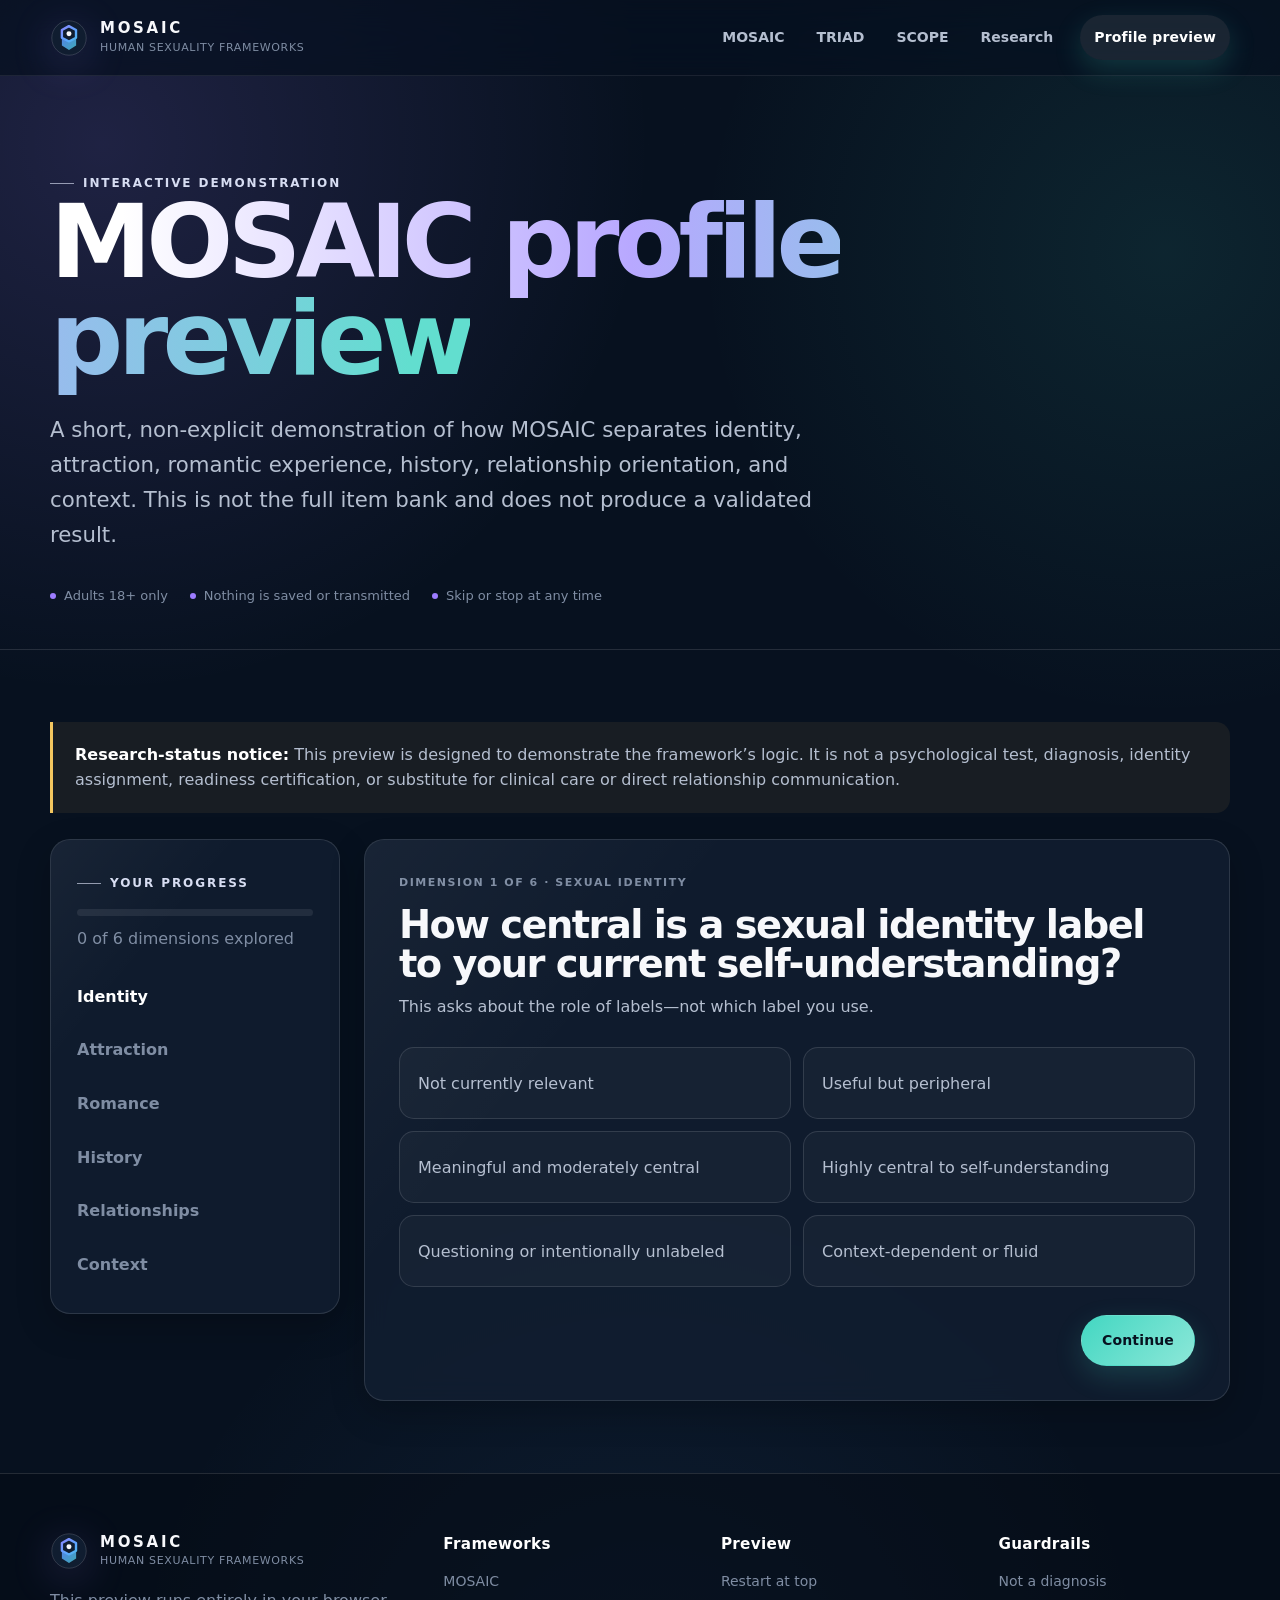
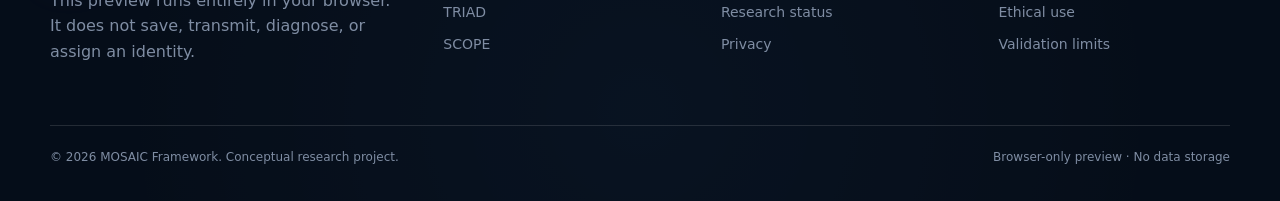
==== assessment/index.html @ 19039ab0 "Initial commit" ====
<!doctype html>
<html lang="en">
<head>
  <meta charset="utf-8">
  <meta name="viewport" content="width=device-width, initial-scale=1">
  <meta name="description" content="A non-diagnostic MOSAIC profile preview demonstrating multidimensional assessment logic.">
  <meta name="theme-color" content="#07111f">
  <title>MOSAIC Profile Preview</title>
  <link rel="icon" href="../favicon.svg" type="image/svg+xml">
  <link rel="stylesheet" href="../assets/css/styles.css">
  <script src="../assets/js/app.js" defer></script>
  <script src="../assets/js/assessment.js" defer></script>
</head>
<body>
  <a class="skip-link" href="#main">Skip to content</a>
  <header class="site-header">
    <div class="container nav-wrap">
      <a class="brand" href="../index.html" aria-label="MOSAIC home"><img class="brand-mark" src="../assets/img/logo.svg" alt=""><span class="brand-copy"><strong>MOSAIC</strong><span>HUMAN SEXUALITY FRAMEWORKS</span></span></a>
      <button class="nav-toggle" aria-expanded="false" aria-controls="site-nav" aria-label="Toggle navigation"><span></span></button>
      <nav class="nav-links" id="site-nav" aria-label="Primary navigation">
        <a href="../index.html">MOSAIC</a><a href="../triad/index.html">TRIAD</a><a href="../scope/index.html">SCOPE</a><a href="../research/index.html">Research</a><a class="btn btn-small btn-primary nav-cta" href="index.html" aria-current="page">Profile preview</a>
      </nav>
    </div>
  </header>

  <main id="main">
    <section class="page-hero assessment-hero">
      <div class="container">
        <span class="eyebrow">Interactive demonstration</span>
        <h1><span class="text-gradient">MOSAIC profile preview</span></h1>
        <p class="lede">A short, non-explicit demonstration of how MOSAIC separates identity, attraction, romantic experience, history, relationship orientation, and context. This is not the full item bank and does not produce a validated result.</p>
        <div class="hero-meta"><span>Adults 18+ only</span><span>Nothing is saved or transmitted</span><span>Skip or stop at any time</span></div>
      </div>
    </section>

    <section class="section section-tight">
      <div class="container">
        <div class="guardrail reveal" style="margin-bottom:26px"><strong>Research-status notice:</strong> This preview is designed to demonstrate the framework’s logic. It is not a psychological test, diagnosis, identity assignment, readiness certification, or substitute for clinical care or direct relationship communication.</div>
        <div class="assessment-layout">
          <aside class="card assessment-sidebar reveal">
            <span class="eyebrow">Your progress</span>
            <div class="progress-track" aria-hidden="true"><div class="progress-fill"></div></div>
            <p class="faint" data-progress-text>0 of 6 dimensions explored</p>
            <nav class="assessment-nav" aria-label="Preview sections">
              <button type="button">Identity</button><button type="button">Attraction</button><button type="button">Romance</button><button type="button">History</button><button type="button">Relationships</button><button type="button">Context</button>
            </nav>
          </aside>

          <div class="stack">
            <section class="question-panel active" data-key="identity">
              <div class="card question-card">
                <div class="question-number">Dimension 1 of 6 · Sexual identity</div>
                <h2>How central is a sexual identity label to your current self-understanding?</h2>
                <p class="question-help">This asks about the role of labels—not which label you use.</p>
                <div class="option-grid">
                  <div class="option"><input type="radio" name="identity" id="identity-1" value="Not currently relevant"><label for="identity-1">Not currently relevant</label></div>
                  <div class="option"><input type="radio" name="identity" id="identity-2" value="Useful but peripheral"><label for="identity-2">Useful but peripheral</label></div>
                  <div class="option"><input type="radio" name="identity" id="identity-3" value="Meaningful and moderately central"><label for="identity-3">Meaningful and moderately central</label></div>
                  <div class="option"><input type="radio" name="identity" id="identity-4" value="Highly central to self-understanding"><label for="identity-4">Highly central to self-understanding</label></div>
                  <div class="option"><input type="radio" name="identity" id="identity-5" value="Questioning or intentionally unlabeled"><label for="identity-5">Questioning or intentionally unlabeled</label></div>
                  <div class="option"><input type="radio" name="identity" id="identity-6" value="Context-dependent or fluid"><label for="identity-6">Context-dependent or fluid</label></div>
                </div>
                <div class="question-actions"><span></span><button class="btn btn-primary" type="button" data-next>Continue</button></div>
              </div>
            </section>

            <section class="question-panel" data-key="attraction">
              <div class="card question-card">
                <div class="question-number">Dimension 2 of 6 · Sexual attraction</div>
                <h2>Which description best fits how your sexual attraction tends to operate?</h2>
                <p class="question-help">A full assessment would ask separately about direction, intensity, frequency, person-specific patterns, and change over time.</p>
                <div class="option-grid">
                  <div class="option"><input type="radio" name="attraction" id="attraction-1" value="Generally stable across time"><label for="attraction-1">Generally stable across time</label></div>
                  <div class="option"><input type="radio" name="attraction" id="attraction-2" value="Meaningfully fluid across time or context"><label for="attraction-2">Meaningfully fluid across time or context</label></div>
                  <div class="option"><input type="radio" name="attraction" id="attraction-3" value="Strongly person-specific"><label for="attraction-3">Strongly person-specific</label></div>
                  <div class="option"><input type="radio" name="attraction" id="attraction-4" value="Usually develops only under particular conditions"><label for="attraction-4">Usually develops only under particular conditions</label></div>
                  <div class="option"><input type="radio" name="attraction" id="attraction-5" value="Low, rare, or absent"><label for="attraction-5">Low, rare, or absent</label></div>
                  <div class="option"><input type="radio" name="attraction" id="attraction-6" value="Uncertain or difficult to classify"><label for="attraction-6">Uncertain or difficult to classify</label></div>
                </div>
                <div class="question-actions"><button class="btn btn-secondary" type="button" data-prev>Back</button><button class="btn btn-primary" type="button" data-next>Continue</button></div>
              </div>
            </section>

            <section class="question-panel" data-key="romance">
              <div class="card question-card">
                <div class="question-number">Dimension 3 of 6 · Romantic attraction</div>
                <h2>How does romantic attraction relate to sexual attraction in your experience?</h2>
                <p class="question-help">MOSAIC measures these as separate domains rather than presuming they match.</p>
                <div class="option-grid">
                  <div class="option"><input type="radio" name="romance" id="romance-1" value="They usually align closely"><label for="romance-1">They usually align closely</label></div>
                  <div class="option"><input type="radio" name="romance" id="romance-2" value="They align sometimes but not consistently"><label for="romance-2">They align sometimes but not consistently</label></div>
                  <div class="option"><input type="radio" name="romance" id="romance-3" value="They often operate independently"><label for="romance-3">They often operate independently</label></div>
                  <div class="option"><input type="radio" name="romance" id="romance-4" value="Romantic attraction is more central"><label for="romance-4">Romantic attraction is more central</label></div>
                  <div class="option"><input type="radio" name="romance" id="romance-5" value="Sexual attraction is more central"><label for="romance-5">Sexual attraction is more central</label></div>
                  <div class="option"><input type="radio" name="romance" id="romance-6" value="Romantic attraction is low, rare, absent, or uncertain"><label for="romance-6">Romantic attraction is low, rare, absent, or uncertain</label></div>
                </div>
                <div class="question-actions"><button class="btn btn-secondary" type="button" data-prev>Back</button><button class="btn btn-primary" type="button" data-next>Continue</button></div>
              </div>
            </section>

            <section class="question-panel" data-key="history">
              <div class="card question-card">
                <div class="question-number">Dimension 4 of 6 · Lifetime history</div>
                <h2>How closely does your past sexual or romantic history represent your current experience?</h2>
                <p class="question-help">History can inform the present without defining it.</p>
                <div class="option-grid">
                  <div class="option"><input type="radio" name="history" id="history-1" value="Very closely"><label for="history-1">Very closely</label></div>
                  <div class="option"><input type="radio" name="history" id="history-2" value="Mostly, with some meaningful change"><label for="history-2">Mostly, with some meaningful change</label></div>
                  <div class="option"><input type="radio" name="history" id="history-3" value="Only partially"><label for="history-3">Only partially</label></div>
                  <div class="option"><input type="radio" name="history" id="history-4" value="Poorly; my current experience is substantially different"><label for="history-4">Poorly; my current experience is substantially different</label></div>
                  <div class="option"><input type="radio" name="history" id="history-5" value="I have limited relevant history"><label for="history-5">I have limited relevant history</label></div>
                  <div class="option"><input type="radio" name="history" id="history-6" value="I prefer not to compare them"><label for="history-6">I prefer not to compare them</label></div>
                </div>
                <div class="question-actions"><button class="btn btn-secondary" type="button" data-prev>Back</button><button class="btn btn-primary" type="button" data-next>Continue</button></div>
              </div>
            </section>

            <section class="question-panel" data-key="structure">
              <div class="card question-card">
                <div class="question-number">Dimension 5 of 6 · Relationship orientation</div>
                <h2>Which statement best reflects how you think about preferred relationship structure?</h2>
                <p class="question-help">Preference, current agreement, current behavior, and capacity would be measured separately in a full SCOPE module.</p>
                <div class="option-grid">
                  <div class="option"><input type="radio" name="structure" id="structure-1" value="I prefer sexual and romantic exclusivity"><label for="structure-1">I prefer sexual and romantic exclusivity</label></div>
                  <div class="option"><input type="radio" name="structure" id="structure-2" value="I prefer mostly exclusive relationships with limited exceptions"><label for="structure-2">I prefer mostly exclusive relationships with limited exceptions</label></div>
                  <div class="option"><input type="radio" name="structure" id="structure-3" value="I prefer some form of consensual openness"><label for="structure-3">I prefer some form of consensual openness</label></div>
                  <div class="option"><input type="radio" name="structure" id="structure-4" value="My preference depends strongly on the person or life stage"><label for="structure-4">My preference depends strongly on the person or life stage</label></div>
                  <div class="option"><input type="radio" name="structure" id="structure-5" value="I am questioning or undecided"><label for="structure-5">I am questioning or undecided</label></div>
                  <div class="option"><input type="radio" name="structure" id="structure-6" value="Relationship labels are less important than negotiated specifics"><label for="structure-6">Relationship labels are less important than negotiated specifics</label></div>
                </div>
                <div class="question-actions"><button class="btn btn-secondary" type="button" data-prev>Back</button><button class="btn btn-primary" type="button" data-next>Continue</button></div>
              </div>
            </section>

            <section class="question-panel" data-key="context">
              <div class="card question-card">
                <div class="question-number">Dimension 6 of 6 · Context</div>
                <h2>How strongly do context and conditions shape what you can comfortably acknowledge, desire, or pursue?</h2>
                <p class="question-help">Consider safety, privacy, partner dynamics, stigma, culture, health, time, and life stage.</p>
                <div class="big-range">
                  <input id="context-range" type="range" min="0" max="100" value="50">
                  <div class="range-labels"><span>Very little</span><strong><output data-big-range-output="context-range">50</output>/100</strong><span>Very strongly</span></div>
                </div>
                <div class="question-actions"><button class="btn btn-secondary" type="button" data-prev>Back</button><button class="btn btn-primary" type="button" data-next>Generate preview</button></div>
              </div>
            </section>

            <section class="result-panel">
              <div class="card question-card">
                <div class="question-number">Illustrative output</div>
                <h2>Your profile is a configuration, not a verdict.</h2>
                <div class="result-summary">
                  <div class="profile-chart">
                    <svg viewBox="0 0 320 320" role="img" aria-label="Abstract MOSAIC result constellation">
                      <defs><linearGradient id="resultG" x1="60" y1="40" x2="270" y2="280"><stop stop-color="#9d7cff"/><stop offset="1" stop-color="#43d7c2"/></linearGradient></defs>
                      <g fill="none" stroke="#fff" stroke-opacity=".12"><circle cx="160" cy="160" r="122"/><circle cx="160" cy="160" r="82" stroke-dasharray="5 8"/><path d="M160 38v244M38 160h244M73 73l174 174M247 73 73 247"/></g>
                      <path d="M160 48 246 91 267 181 205 262 110 249 52 169 79 83Z" fill="url(#resultG)" fill-opacity=".21" stroke="url(#resultG)" stroke-width="3"/>
                      <circle cx="160" cy="160" r="45" fill="#101d30" stroke="#fff" stroke-opacity=".18"/><text x="160" y="155" text-anchor="middle" fill="#fff" font-size="17" font-weight="900">MOSAIC</text><text x="160" y="175" text-anchor="middle" fill="#aeb9c9" font-size="10">PROFILE PREVIEW</text>
                    </svg>
                  </div>
                  <div><p class="result-narrative" data-result-narrative></p><div class="result-list" data-result-list></div></div>
                </div>
                <div class="question-actions"><button class="btn btn-secondary" type="button" data-restart>Restart preview</button><a class="btn btn-primary" href="../index.html">Explore the full model</a></div>
              </div>
            </section>
          </div>
        </div>
      </div>
    </section>
  </main>

  <footer class="site-footer">
    <div class="container">
      <div class="footer-grid">
        <div class="footer-brand"><a class="brand" href="../index.html"><img class="brand-mark" src="../assets/img/logo.svg" alt=""><span class="brand-copy"><strong>MOSAIC</strong><span>HUMAN SEXUALITY FRAMEWORKS</span></span></a><p>This preview runs entirely in your browser. It does not save, transmit, diagnose, or assign an identity.</p></div>
        <div class="footer-col"><h4>Frameworks</h4><a href="../index.html">MOSAIC</a><a href="../triad/index.html">TRIAD</a><a href="../scope/index.html">SCOPE</a></div>
        <div class="footer-col"><h4>Preview</h4><a href="#main">Restart at top</a><a href="../research/index.html">Research status</a><a href="../research/index.html#privacy">Privacy</a></div>
        <div class="footer-col"><h4>Guardrails</h4><a href="../research/index.html#limits">Not a diagnosis</a><a href="../research/index.html#ethics">Ethical use</a><a href="../research/index.html#limits">Validation limits</a></div>
      </div>
      <div class="footer-bottom"><span>© <span data-year></span> MOSAIC Framework. Conceptual research project.</span><span>Browser-only preview · No data storage</span></div>
    </div>
  </footer>
</body>
</html>
---- assets/css/styles.css ----
:root {
  --bg: #07111f;
  --bg-elevated: #0c1728;
  --surface: rgba(18, 31, 50, 0.78);
  --surface-solid: #101d30;
  --surface-2: #14243a;
  --text: #f7f8fb;
  --text-soft: #b5bfd0;
  --text-faint: #7f8da3;
  --border: rgba(255, 255, 255, 0.12);
  --border-strong: rgba(255, 255, 255, 0.2);
  --violet: #9d7cff;
  --teal: #43d7c2;
  --coral: #ff7d8d;
  --gold: #f3c65f;
  --blue: #5aa7ff;
  --green: #73df91;
  --shadow: 0 22px 70px rgba(0, 0, 0, 0.34);
  --shadow-soft: 0 12px 34px rgba(0, 0, 0, 0.22);
  --radius-sm: 12px;
  --radius: 20px;
  --radius-lg: 32px;
  --container: 1180px;
  --nav-height: 76px;
  --font-sans: Inter, ui-sans-serif, system-ui, -apple-system, BlinkMacSystemFont, "Segoe UI", sans-serif;
}

* { box-sizing: border-box; }
html { scroll-behavior: smooth; }
body {
  margin: 0;
  font-family: var(--font-sans);
  color: var(--text);
  background:
    radial-gradient(circle at 8% 8%, rgba(157, 124, 255, .16), transparent 27%),
    radial-gradient(circle at 91% 14%, rgba(67, 215, 194, .10), transparent 24%),
    radial-gradient(circle at 50% 95%, rgba(90, 167, 255, .09), transparent 28%),
    var(--bg);
  line-height: 1.6;
  min-height: 100vh;
  overflow-x: hidden;
}

body::before {
  content: "";
  position: fixed;
  inset: 0;
  pointer-events: none;
  opacity: .25;
  background-image:
    linear-gradient(rgba(255,255,255,.018) 1px, transparent 1px),
    linear-gradient(90deg, rgba(255,255,255,.018) 1px, transparent 1px);
  background-size: 36px 36px;
  mask-image: linear-gradient(to bottom, black, transparent 85%);
  z-index: -1;
}

img, svg { max-width: 100%; }
a { color: inherit; text-decoration: none; }
button, input, select, textarea { font: inherit; }
button { color: inherit; }
::selection { background: rgba(157, 124, 255, .35); color: white; }

.container { width: min(calc(100% - 40px), var(--container)); margin: 0 auto; }
.section { padding: 104px 0; position: relative; }
.section-tight { padding: 72px 0; }
.section-border { border-top: 1px solid var(--border); }
.grid { display: grid; gap: 24px; }
.grid-2 { grid-template-columns: repeat(2, minmax(0, 1fr)); }
.grid-3 { grid-template-columns: repeat(3, minmax(0, 1fr)); }
.grid-4 { grid-template-columns: repeat(4, minmax(0, 1fr)); }
.stack { display: grid; gap: 18px; }

.skip-link {
  position: fixed; top: 10px; left: 10px; transform: translateY(-140%);
  background: white; color: #111; padding: 10px 14px; border-radius: 8px; z-index: 9999;
}
.skip-link:focus { transform: translateY(0); }

.site-header {
  position: sticky; top: 0; z-index: 1000;
  height: var(--nav-height);
  border-bottom: 1px solid rgba(255, 255, 255, .08);
  background: rgba(7, 17, 31, .76);
  backdrop-filter: blur(18px) saturate(135%);
}
.nav-wrap { height: 100%; display: flex; align-items: center; justify-content: space-between; gap: 24px; }
.brand { display: flex; align-items: center; gap: 12px; min-width: max-content; }
.brand-mark { width: 38px; height: 38px; flex: none; filter: drop-shadow(0 8px 20px rgba(157, 124, 255, .22)); }
.brand-copy { display: grid; line-height: 1.05; }
.brand-copy strong { font-size: 15px; letter-spacing: .18em; }
.brand-copy span { font-size: 11px; color: var(--text-faint); letter-spacing: .06em; margin-top: 5px; }
.nav-links { display: flex; align-items: center; gap: 6px; }
.nav-links a {
  color: var(--text-soft); font-size: 14px; font-weight: 650;
  padding: 10px 13px; border-radius: 999px; transition: .22s ease;
}
.nav-links a:hover, .nav-links a[aria-current="page"] { color: white; background: rgba(255,255,255,.08); }
.nav-cta { margin-left: 8px; }
.nav-toggle {
  display: none; width: 44px; height: 44px; border-radius: 12px; border: 1px solid var(--border);
  background: rgba(255,255,255,.05); align-items: center; justify-content: center; cursor: pointer;
}
.nav-toggle span, .nav-toggle::before, .nav-toggle::after {
  content: ""; width: 18px; height: 2px; background: white; border-radius: 2px; display: block; position: absolute;
  transition: .2s ease;
}
.nav-toggle::before { transform: translateY(-6px); }
.nav-toggle::after { transform: translateY(6px); }
.nav-toggle[aria-expanded="true"] span { opacity: 0; }
.nav-toggle[aria-expanded="true"]::before { transform: rotate(45deg); }
.nav-toggle[aria-expanded="true"]::after { transform: rotate(-45deg); }

.btn {
  display: inline-flex; align-items: center; justify-content: center; gap: 10px;
  border: 1px solid transparent; border-radius: 999px; padding: 13px 20px;
  font-size: 14px; font-weight: 750; letter-spacing: .01em; cursor: pointer; transition: .22s ease;
}
.btn:hover { transform: translateY(-2px); }
.btn-primary { color: #07111f; background: linear-gradient(135deg, var(--teal), #8ce7d8); box-shadow: 0 10px 28px rgba(67,215,194,.18); }
.btn-primary:hover { box-shadow: 0 14px 34px rgba(67,215,194,.28); }
.btn-secondary { background: rgba(255,255,255,.06); border-color: var(--border); color: white; }
.btn-secondary:hover { background: rgba(255,255,255,.1); border-color: var(--border-strong); }
.btn-violet { color: white; background: linear-gradient(135deg, #7458df, var(--violet)); box-shadow: 0 10px 28px rgba(157,124,255,.18); }
.btn-small { padding: 10px 15px; font-size: 13px; }
.btn svg { width: 17px; height: 17px; }

.eyebrow {
  display: inline-flex; align-items: center; gap: 9px; color: #d7ddf2;
  font-size: 12px; font-weight: 800; letter-spacing: .16em; text-transform: uppercase;
}
.eyebrow::before { content: ""; width: 24px; height: 1px; background: currentColor; opacity: .65; }
.kicker {
  display: inline-flex; align-items: center; gap: 8px; padding: 7px 11px; border-radius: 999px;
  border: 1px solid var(--border); background: rgba(255,255,255,.045); color: var(--text-soft);
  font-size: 12px; font-weight: 700;
}
.kicker-dot { width: 7px; height: 7px; border-radius: 50%; background: var(--teal); box-shadow: 0 0 0 5px rgba(67,215,194,.08); }

h1, h2, h3, h4, p { margin-top: 0; }
h1 { font-size: clamp(3rem, 7vw, 6.4rem); line-height: .95; letter-spacing: -.055em; margin-bottom: 24px; max-width: 980px; }
h2 { font-size: clamp(2.1rem, 4vw, 4rem); line-height: 1.03; letter-spacing: -.04em; margin-bottom: 20px; }
h3 { font-size: 1.25rem; line-height: 1.25; margin-bottom: 10px; }
h4 { font-size: .95rem; letter-spacing: .02em; margin-bottom: 8px; }
.lede { font-size: clamp(1.08rem, 2vw, 1.33rem); color: var(--text-soft); line-height: 1.65; max-width: 780px; }
.muted { color: var(--text-soft); }
.faint { color: var(--text-faint); }
.text-gradient { background: linear-gradient(90deg, #fff 6%, #b8a8ff 48%, #62decf 95%); -webkit-background-clip: text; background-clip: text; color: transparent; }
.section-head { display: flex; align-items: end; justify-content: space-between; gap: 32px; margin-bottom: 42px; }
.section-head > div:first-child { max-width: 820px; }
.section-head p { margin-bottom: 0; color: var(--text-soft); max-width: 670px; }

.hero { padding: 84px 0 74px; min-height: calc(100vh - var(--nav-height)); display: grid; align-items: center; }
.hero-grid { display: grid; grid-template-columns: minmax(0, 1.12fr) minmax(360px, .88fr); gap: 60px; align-items: center; }
.hero-copy { position: relative; z-index: 2; }
.hero-copy .kicker { margin-bottom: 26px; }
.hero-actions { display: flex; flex-wrap: wrap; gap: 12px; margin-top: 32px; }
.hero-meta { display: flex; flex-wrap: wrap; gap: 22px; margin-top: 34px; color: var(--text-faint); font-size: 13px; }
.hero-meta span { display: inline-flex; align-items: center; gap: 8px; }
.hero-meta span::before { content: ""; width: 6px; height: 6px; border-radius: 50%; background: var(--violet); }
.hero-visual { position: relative; min-height: 560px; display: grid; place-items: center; }
.hero-orbit { width: min(100%, 560px); aspect-ratio: 1; position: relative; }
.hero-orbit::before {
  content: ""; position: absolute; inset: 10%; border-radius: 50%;
  background: radial-gradient(circle, rgba(157,124,255,.18), rgba(67,215,194,.055) 48%, transparent 70%);
  filter: blur(10px);
}
.orbit-svg { width: 100%; height: 100%; animation: orbitFloat 8s ease-in-out infinite; }
@keyframes orbitFloat { 0%,100% { transform: translateY(0) rotate(0deg); } 50% { transform: translateY(-9px) rotate(1deg); } }
.hero-note {
  position: absolute; right: -8px; bottom: 50px; max-width: 220px; padding: 16px 17px;
  background: rgba(11,24,40,.88); border: 1px solid var(--border); border-radius: 16px;
  box-shadow: var(--shadow-soft); backdrop-filter: blur(14px); font-size: 12px; color: var(--text-soft);
}
.hero-note strong { color: white; display: block; margin-bottom: 4px; }

.card {
  position: relative; border: 1px solid var(--border); background: var(--surface);
  border-radius: var(--radius); padding: 26px; box-shadow: var(--shadow-soft);
  backdrop-filter: blur(12px); overflow: hidden;
}
.card::after {
  content: ""; position: absolute; inset: 0; pointer-events: none;
  background: linear-gradient(130deg, rgba(255,255,255,.04), transparent 28%);
}
.card-hover { transition: transform .24s ease, border-color .24s ease, background .24s ease; }
.card-hover:hover { transform: translateY(-6px); border-color: rgba(255,255,255,.22); background: rgba(23,39,61,.9); }
.card-icon { width: 46px; height: 46px; display: grid; place-items: center; border-radius: 14px; margin-bottom: 20px; background: rgba(255,255,255,.07); border: 1px solid var(--border); }
.card-icon svg { width: 22px; height: 22px; }
.card p:last-child { margin-bottom: 0; }
.card-link { display: inline-flex; align-items: center; gap: 7px; font-size: 13px; font-weight: 750; color: white; margin-top: 18px; }
.card-link::after { content: "→"; transition: transform .2s ease; }
.card-link:hover::after { transform: translateX(4px); }

.suite-card { min-height: 320px; display: flex; flex-direction: column; }
.suite-card .model-tag { margin-bottom: 54px; }
.suite-card h3 { font-size: 1.65rem; letter-spacing: -.025em; }
.suite-card .card-link { margin-top: auto; }
.suite-card::before { content: ""; position: absolute; width: 180px; height: 180px; border-radius: 50%; right: -80px; top: -80px; filter: blur(2px); opacity: .4; }
.suite-card.mosaic::before { background: radial-gradient(circle, var(--violet), transparent 70%); }
.suite-card.triad::before { background: radial-gradient(circle, var(--coral), transparent 70%); }
.suite-card.scope::before { background: radial-gradient(circle, var(--teal), transparent 70%); }
.model-tag { display: inline-flex; align-items: center; gap: 8px; font-size: 11px; text-transform: uppercase; letter-spacing: .15em; font-weight: 850; color: var(--text-soft); }
.model-tag b { width: 10px; height: 10px; border-radius: 3px; display: inline-block; }

.domain-grid { grid-template-columns: repeat(7, minmax(150px, 1fr)); gap: 14px; overflow-x: auto; padding-bottom: 8px; scroll-snap-type: x proximity; }
.domain-card { min-height: 230px; scroll-snap-align: start; padding: 20px; }
.domain-number { font-size: 11px; letter-spacing: .14em; color: var(--text-faint); font-weight: 850; margin-bottom: 34px; }
.domain-card h3 { font-size: 1.02rem; }
.domain-card p { color: var(--text-faint); font-size: 13px; }
.domain-line { height: 3px; width: 42px; border-radius: 4px; margin-bottom: 16px; background: var(--accent, var(--violet)); }

.principle-band {
  display: grid; grid-template-columns: repeat(3, 1fr); border: 1px solid var(--border); border-radius: var(--radius-lg); overflow: hidden; background: rgba(255,255,255,.035);
}
.principle { padding: 34px; min-height: 230px; position: relative; }
.principle + .principle { border-left: 1px solid var(--border); }
.principle .symbol { font-size: 2.2rem; font-weight: 300; color: var(--violet); margin-bottom: 28px; }
.principle h3 { font-size: 1.25rem; }
.principle p { color: var(--text-soft); margin-bottom: 0; }

.quote-panel { border-radius: var(--radius-lg); padding: clamp(34px, 6vw, 72px); position: relative; overflow: hidden; border: 1px solid var(--border); background: linear-gradient(135deg, rgba(157,124,255,.12), rgba(67,215,194,.055) 60%, rgba(90,167,255,.08)); }
.quote-panel blockquote { font-size: clamp(1.8rem, 4vw, 3.8rem); line-height: 1.15; letter-spacing: -.04em; max-width: 1000px; margin: 0; }
.quote-panel small { display: block; margin-top: 26px; color: var(--text-faint); }
.quote-panel::after { content: ""; position: absolute; width: 420px; height: 420px; border-radius: 50%; right: -180px; top: -190px; border: 1px solid rgba(255,255,255,.12); box-shadow: 0 0 0 48px rgba(255,255,255,.018), 0 0 0 96px rgba(255,255,255,.012); }

.assessment-shell { display: grid; grid-template-columns: minmax(0, 1.05fr) minmax(330px, .75fr); gap: 24px; align-items: stretch; }
.control-card { padding: 30px; }
.control-row { display: grid; grid-template-columns: 1fr auto; gap: 20px; align-items: center; padding: 18px 0; border-bottom: 1px solid var(--border); }
.control-row:last-child { border-bottom: 0; }
.control-row label { font-weight: 730; }
.control-row small { display: block; color: var(--text-faint); margin-top: 4px; }
.range-wrap { display: flex; align-items: center; gap: 12px; min-width: 235px; }
input[type="range"] { width: 180px; accent-color: var(--violet); cursor: pointer; }
.range-value { width: 34px; color: white; font-size: 13px; font-weight: 800; text-align: right; }
.profile-card { display: grid; place-items: center; min-height: 420px; }
.profile-chart { width: min(100%, 360px); aspect-ratio: 1; position: relative; }
.profile-chart svg { width: 100%; height: 100%; }
.profile-copy { text-align: center; max-width: 420px; margin: 10px auto 0; color: var(--text-soft); font-size: 14px; }

.status-row { display: grid; grid-template-columns: 210px 1fr; gap: 30px; padding: 26px 0; border-bottom: 1px solid var(--border); }
.status-row:last-child { border-bottom: 0; }
.status-label { display: flex; align-items: start; gap: 10px; font-weight: 760; }
.status-dot { width: 10px; height: 10px; border-radius: 50%; margin-top: 7px; flex: none; }
.status-copy { color: var(--text-soft); }
.status-copy strong { color: white; }

.page-hero { padding: 90px 0 74px; border-bottom: 1px solid var(--border); }
.page-hero-grid { display: grid; grid-template-columns: minmax(0, 1fr) minmax(320px, .72fr); gap: 60px; align-items: center; }
.page-hero h1 { font-size: clamp(3.5rem, 8vw, 7rem); }
.acronym-line { color: var(--text-soft); font-weight: 680; letter-spacing: .015em; margin-bottom: 20px; }
.model-visual-card { min-height: 430px; display: grid; place-items: center; }
.model-visual-card svg { width: min(100%, 430px); }

.letter-domains { display: grid; gap: 14px; }
.letter-domain { display: grid; grid-template-columns: 72px 1fr auto; gap: 22px; align-items: center; padding: 23px 26px; border: 1px solid var(--border); border-radius: 18px; background: rgba(255,255,255,.035); transition: .22s ease; }
.letter-domain:hover { background: rgba(255,255,255,.06); transform: translateX(5px); }
.letter { width: 52px; height: 52px; display: grid; place-items: center; border-radius: 15px; background: var(--letter-bg, rgba(157,124,255,.14)); color: var(--letter-color, var(--violet)); font-size: 1.35rem; font-weight: 900; }
.letter-domain h3 { margin: 0 0 5px; }
.letter-domain p { margin: 0; color: var(--text-soft); font-size: 14px; }
.letter-domain .arrow { color: var(--text-faint); font-size: 1.4rem; }

.level-card { min-height: 290px; }
.level-card .level-index { font-size: 3.6rem; line-height: 1; letter-spacing: -.06em; color: rgba(255,255,255,.11); font-weight: 850; margin-bottom: 38px; }
.level-card ul, .compact-list { padding: 0; margin: 15px 0 0; list-style: none; display: grid; gap: 9px; }
.level-card li, .compact-list li { display: flex; gap: 9px; color: var(--text-soft); font-size: 14px; }
.level-card li::before, .compact-list li::before { content: ""; width: 6px; height: 6px; border-radius: 50%; background: var(--teal); margin-top: 8px; flex: none; }

.explorer { display: grid; grid-template-columns: 280px 1fr; gap: 24px; align-items: stretch; }
.explorer-tabs { display: grid; gap: 9px; align-content: start; }
.explorer-tab { border: 1px solid var(--border); background: rgba(255,255,255,.035); border-radius: 14px; padding: 15px 16px; text-align: left; cursor: pointer; color: var(--text-soft); font-weight: 720; transition: .2s ease; }
.explorer-tab:hover, .explorer-tab[aria-selected="true"] { color: white; background: rgba(157,124,255,.12); border-color: rgba(157,124,255,.35); }
.explorer-stage { min-height: 430px; display: grid; grid-template-columns: minmax(260px, .9fr) 1fr; gap: 36px; align-items: center; }
.explorer-visual { min-height: 330px; display: grid; place-items: center; border-radius: 18px; background: rgba(255,255,255,.025); border: 1px solid var(--border); }
.explorer-visual svg { width: min(100%, 320px); }
.explorer-copy h3 { font-size: 1.7rem; }
.explorer-copy p { color: var(--text-soft); }
.explorer-copy .chip-row { margin-top: 20px; }

.chip-row { display: flex; flex-wrap: wrap; gap: 8px; }
.chip { display: inline-flex; align-items: center; padding: 7px 10px; border-radius: 999px; border: 1px solid var(--border); background: rgba(255,255,255,.045); color: var(--text-soft); font-size: 12px; font-weight: 650; }
.chip.accent { border-color: rgba(157,124,255,.35); color: #ded7ff; background: rgba(157,124,255,.09); }

.state-matrix { overflow-x: auto; border: 1px solid var(--border); border-radius: var(--radius); }
.state-matrix table { width: 100%; border-collapse: collapse; min-width: 820px; }
.state-matrix th, .state-matrix td { padding: 17px 18px; text-align: left; border-right: 1px solid var(--border); border-bottom: 1px solid var(--border); vertical-align: top; }
.state-matrix th:last-child, .state-matrix td:last-child { border-right: 0; }
.state-matrix tr:last-child td { border-bottom: 0; }
.state-matrix thead th { background: rgba(255,255,255,.055); font-size: 12px; text-transform: uppercase; letter-spacing: .1em; color: var(--text-soft); }
.state-matrix tbody th { color: white; background: rgba(255,255,255,.025); width: 160px; }
.state-matrix td { color: var(--text-soft); font-size: 13px; }

.guardrail { border-left: 3px solid var(--gold); padding: 20px 22px; background: rgba(243,198,95,.07); border-radius: 0 14px 14px 0; color: var(--text-soft); }
.guardrail strong { color: white; }

.assessment-hero { padding-bottom: 42px; }
.assessment-layout { display: grid; grid-template-columns: 290px 1fr; gap: 24px; align-items: start; }
.assessment-sidebar { position: sticky; top: calc(var(--nav-height) + 24px); }
.progress-track { height: 7px; background: rgba(255,255,255,.08); border-radius: 999px; overflow: hidden; margin: 16px 0 10px; }
.progress-fill { height: 100%; width: 0; background: linear-gradient(90deg, var(--violet), var(--teal)); border-radius: 999px; transition: width .3s ease; }
.assessment-nav { display: grid; gap: 8px; margin-top: 22px; }
.assessment-nav button { border: 0; background: transparent; color: var(--text-faint); padding: 10px 0; text-align: left; cursor: pointer; font-weight: 680; }
.assessment-nav button.active { color: white; }
.question-panel { display: none; }
.question-panel.active { display: block; animation: fadeIn .24s ease; }
@keyframes fadeIn { from { opacity: 0; transform: translateY(8px); } to { opacity: 1; transform: none; } }
.question-card { padding: 34px; }
.question-number { font-size: 11px; letter-spacing: .14em; text-transform: uppercase; font-weight: 850; color: var(--text-faint); }
.question-card h2 { font-size: clamp(1.7rem, 3vw, 2.5rem); max-width: 770px; margin: 13px 0 10px; }
.question-help { color: var(--text-soft); margin-bottom: 28px; }
.option-grid { display: grid; grid-template-columns: repeat(2, minmax(0, 1fr)); gap: 12px; }
.option { position: relative; }
.option input { position: absolute; opacity: 0; pointer-events: none; }
.option label { display: flex; min-height: 72px; align-items: center; padding: 16px 18px; border: 1px solid var(--border); border-radius: 15px; background: rgba(255,255,255,.03); color: var(--text-soft); cursor: pointer; transition: .2s ease; }
.option input:checked + label { color: white; border-color: rgba(157,124,255,.5); background: rgba(157,124,255,.12); box-shadow: inset 0 0 0 1px rgba(157,124,255,.12); }
.question-actions { display: flex; justify-content: space-between; gap: 14px; margin-top: 28px; }
.big-range { display: grid; gap: 16px; margin: 30px 0; }
.big-range input { width: 100%; }
.range-labels { display: flex; justify-content: space-between; color: var(--text-faint); font-size: 12px; }
.result-panel { display: none; }
.result-panel.active { display: block; }
.result-summary { display: grid; grid-template-columns: minmax(280px, .75fr) 1fr; gap: 28px; }
.result-narrative { color: var(--text-soft); }
.result-list { display: grid; gap: 12px; margin-top: 22px; }
.result-item { display: grid; grid-template-columns: 180px 1fr; gap: 16px; padding: 15px 0; border-bottom: 1px solid var(--border); }
.result-item strong { color: white; }

.research-list { display: grid; gap: 12px; }
.research-item { display: grid; grid-template-columns: 130px 1fr auto; gap: 24px; align-items: center; border: 1px solid var(--border); border-radius: 16px; background: rgba(255,255,255,.03); padding: 20px 22px; }
.research-item .status-pill { justify-self: end; }
.status-pill { display: inline-flex; padding: 6px 9px; border-radius: 999px; font-size: 11px; text-transform: uppercase; letter-spacing: .1em; font-weight: 850; border: 1px solid var(--border); }
.status-pill.foundation { color: #a7efb7; background: rgba(115,223,145,.08); border-color: rgba(115,223,145,.25); }
.status-pill.synthesis { color: #d8ccff; background: rgba(157,124,255,.08); border-color: rgba(157,124,255,.28); }
.status-pill.proposed { color: #ffe29b; background: rgba(243,198,95,.08); border-color: rgba(243,198,95,.25); }

.cta-panel { display: grid; grid-template-columns: 1fr auto; gap: 32px; align-items: center; padding: 42px; border-radius: var(--radius-lg); border: 1px solid var(--border); background: linear-gradient(120deg, rgba(157,124,255,.14), rgba(67,215,194,.06)); }
.cta-panel h2 { font-size: clamp(1.8rem, 3vw, 3rem); margin-bottom: 10px; }
.cta-panel p { margin: 0; color: var(--text-soft); }

.site-footer { border-top: 1px solid var(--border); padding: 58px 0 34px; background: rgba(5,12,22,.6); }
.footer-grid { display: grid; grid-template-columns: 1.5fr repeat(3, 1fr); gap: 46px; }
.footer-brand p { color: var(--text-faint); max-width: 410px; margin-top: 18px; }
.footer-col h4 { color: white; margin-bottom: 14px; }
.footer-col a { display: block; color: var(--text-faint); font-size: 14px; margin: 9px 0; }
.footer-col a:hover { color: white; }
.footer-bottom { margin-top: 44px; padding-top: 22px; border-top: 1px solid var(--border); display: flex; justify-content: space-between; gap: 24px; color: var(--text-faint); font-size: 12px; }

.reveal { opacity: 0; transform: translateY(18px); transition: .65s cubic-bezier(.2,.65,.2,1); }
.reveal.visible { opacity: 1; transform: none; }

@media (max-width: 1050px) {
  .hero-grid, .page-hero-grid { grid-template-columns: 1fr; }
  .hero { min-height: auto; }
  .hero-copy { max-width: 900px; }
  .hero-visual { min-height: 470px; }
  .grid-4 { grid-template-columns: repeat(2, 1fr); }
  .assessment-shell { grid-template-columns: 1fr; }
  .profile-card { min-height: 380px; }
  .explorer-stage { grid-template-columns: 1fr; }
  .explorer-visual { min-height: 280px; }
  .assessment-layout { grid-template-columns: 1fr; }
  .assessment-sidebar { position: static; }
  .result-summary { grid-template-columns: 1fr; }
}

@media (max-width: 820px) {
  :root { --nav-height: 68px; }
  .container { width: min(calc(100% - 28px), var(--container)); }
  .section { padding: 78px 0; }
  .nav-toggle { display: flex; position: relative; }
  .nav-links {
    position: fixed; top: var(--nav-height); left: 14px; right: 14px; display: none; padding: 14px;
    border: 1px solid var(--border); border-radius: 18px; background: rgba(10,21,36,.98); box-shadow: var(--shadow);
  }
  .nav-links.open { display: grid; }
  .nav-links a { padding: 13px 14px; }
  .nav-cta { margin-left: 0; margin-top: 5px; }
  .grid-2, .grid-3 { grid-template-columns: 1fr; }
  .principle-band { grid-template-columns: 1fr; }
  .principle + .principle { border-left: 0; border-top: 1px solid var(--border); }
  .section-head { display: block; }
  .section-head .btn { margin-top: 22px; }
  .letter-domain { grid-template-columns: 58px 1fr; }
  .letter-domain .arrow { display: none; }
  .explorer { grid-template-columns: 1fr; }
  .explorer-tabs { display: flex; overflow-x: auto; padding-bottom: 7px; scroll-snap-type: x proximity; }
  .explorer-tab { min-width: max-content; scroll-snap-align: start; }
  .cta-panel { grid-template-columns: 1fr; }
  .footer-grid { grid-template-columns: 1fr 1fr; }
  .footer-brand { grid-column: 1 / -1; }
  .research-item { grid-template-columns: 1fr; gap: 8px; }
  .research-item .status-pill { justify-self: start; }
}

@media (max-width: 600px) {
  h1 { font-size: clamp(2.8rem, 15vw, 4.6rem); }
  h2 { font-size: clamp(2rem, 10vw, 3rem); }
  .hero { padding-top: 58px; }
  .hero-visual { min-height: 390px; }
  .hero-note { position: relative; right: auto; bottom: auto; margin: -28px auto 0; }
  .hero-meta { display: grid; gap: 10px; }
  .grid-4 { grid-template-columns: 1fr; }
  .suite-card { min-height: 280px; }
  .control-row { grid-template-columns: 1fr; }
  .range-wrap { min-width: 0; width: 100%; }
  .range-wrap input { width: 100%; }
  .letter-domain { padding: 18px; }
  .page-hero { padding-top: 62px; }
  .page-hero h1 { font-size: clamp(3.2rem, 18vw, 5rem); }
  .option-grid { grid-template-columns: 1fr; }
  .question-card { padding: 24px 20px; }
  .question-actions { flex-direction: column-reverse; }
  .question-actions .btn { width: 100%; }
  .result-item { grid-template-columns: 1fr; gap: 4px; }
  .status-row { grid-template-columns: 1fr; gap: 10px; }
  .footer-grid { grid-template-columns: 1fr; }
  .footer-bottom { flex-direction: column; }
}

@media (prefers-reduced-motion: reduce) {
  *, *::before, *::after { scroll-behavior: auto !important; animation-duration: .001ms !important; animation-iteration-count: 1 !important; transition-duration: .001ms !important; }
  .reveal { opacity: 1; transform: none; }
}

@media print {
  .reveal { opacity: 1 !important; transform: none !important; }
  .site-header { position: static; }
  .nav-toggle { display: none !important; }
  body { background: #07111f !important; }
}
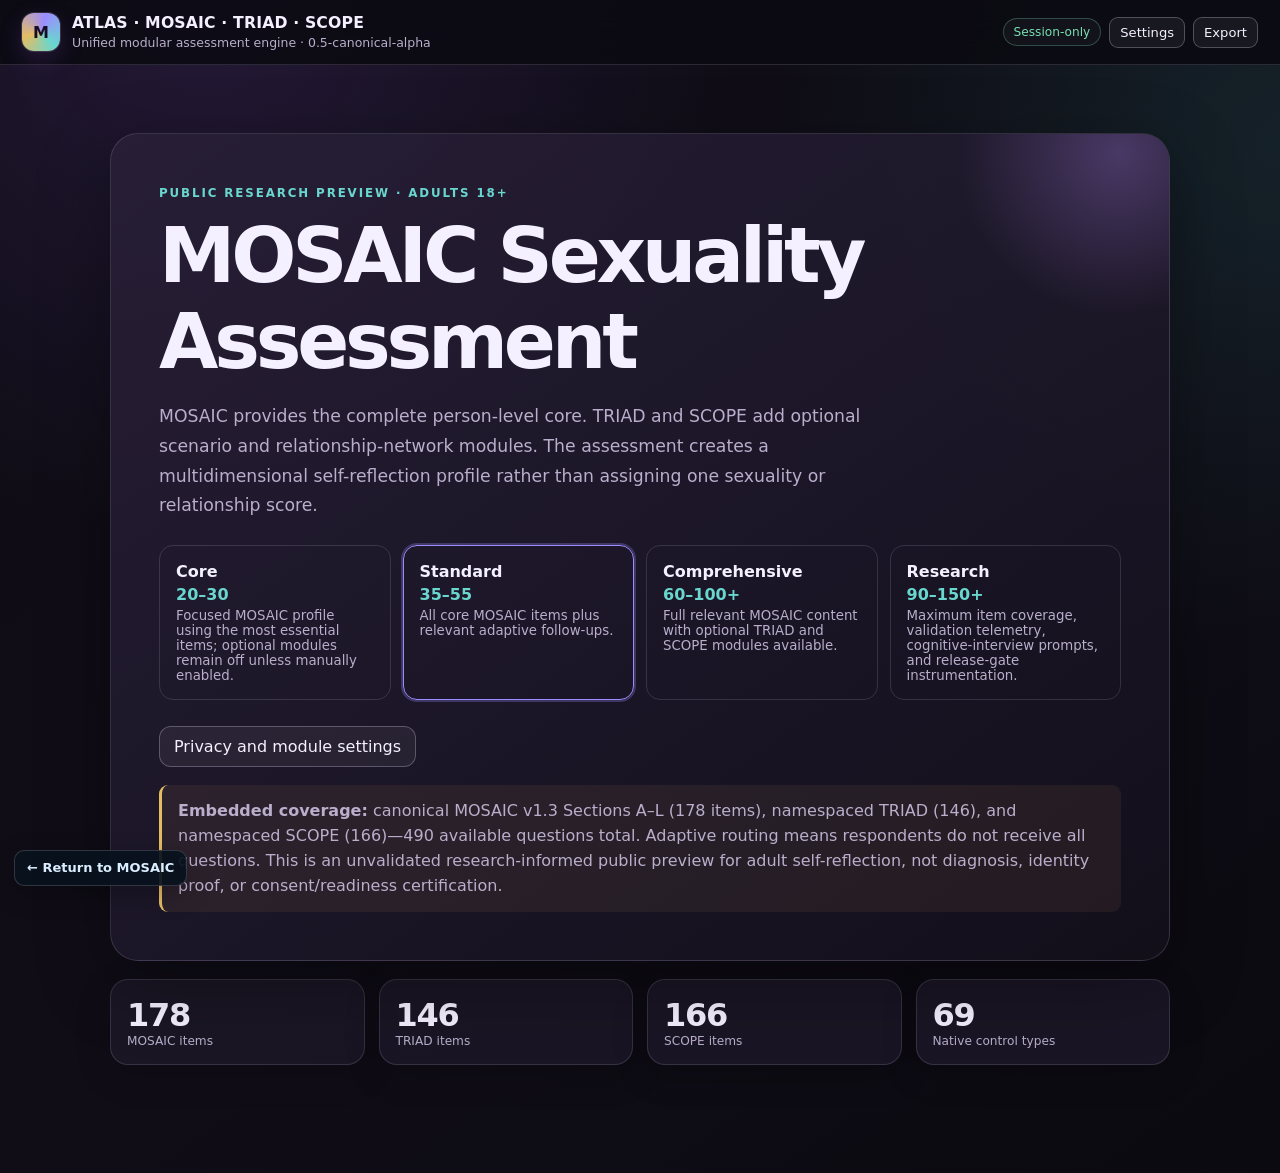
==== commit e5ff8416: "assessment" ====
--- a/assessment/index.html
+++ b/assessment/index.html
@@ -1,184 +1,19 @@
 <!doctype html>
-<html lang="en">
-<head>
-  <meta charset="utf-8">
-  <meta name="viewport" content="width=device-width, initial-scale=1">
-  <meta name="description" content="A non-diagnostic MOSAIC profile preview demonstrating multidimensional assessment logic.">
-  <meta name="theme-color" content="#07111f">
-  <title>MOSAIC Profile Preview</title>
-  <link rel="icon" href="../favicon.svg" type="image/svg+xml">
-  <link rel="stylesheet" href="../assets/css/styles.css">
-  <script src="../assets/js/app.js" defer></script>
-  <script src="../assets/js/assessment.js" defer></script>
-</head>
-<body>
-  <a class="skip-link" href="#main">Skip to content</a>
-  <header class="site-header">
-    <div class="container nav-wrap">
-      <a class="brand" href="../index.html" aria-label="MOSAIC home"><img class="brand-mark" src="../assets/img/logo.svg" alt=""><span class="brand-copy"><strong>MOSAIC</strong><span>HUMAN SEXUALITY FRAMEWORKS</span></span></a>
-      <button class="nav-toggle" aria-expanded="false" aria-controls="site-nav" aria-label="Toggle navigation"><span></span></button>
-      <nav class="nav-links" id="site-nav" aria-label="Primary navigation">
-        <a href="../index.html">MOSAIC</a><a href="../triad/index.html">TRIAD</a><a href="../scope/index.html">SCOPE</a><a href="../research/index.html">Research</a><a class="btn btn-small btn-primary nav-cta" href="index.html" aria-current="page">Profile preview</a>
-      </nav>
-    </div>
-  </header>
-
-  <main id="main">
-    <section class="page-hero assessment-hero">
-      <div class="container">
-        <span class="eyebrow">Interactive demonstration</span>
-        <h1><span class="text-gradient">MOSAIC profile preview</span></h1>
-        <p class="lede">A short, non-explicit demonstration of how MOSAIC separates identity, attraction, romantic experience, history, relationship orientation, and context. This is not the full item bank and does not produce a validated result.</p>
-        <div class="hero-meta"><span>Adults 18+ only</span><span>Nothing is saved or transmitted</span><span>Skip or stop at any time</span></div>
-      </div>
-    </section>
-
-    <section class="section section-tight">
-      <div class="container">
-        <div class="guardrail reveal" style="margin-bottom:26px"><strong>Research-status notice:</strong> This preview is designed to demonstrate the framework’s logic. It is not a psychological test, diagnosis, identity assignment, readiness certification, or substitute for clinical care or direct relationship communication.</div>
-        <div class="assessment-layout">
-          <aside class="card assessment-sidebar reveal">
-            <span class="eyebrow">Your progress</span>
-            <div class="progress-track" aria-hidden="true"><div class="progress-fill"></div></div>
-            <p class="faint" data-progress-text>0 of 6 dimensions explored</p>
-            <nav class="assessment-nav" aria-label="Preview sections">
-              <button type="button">Identity</button><button type="button">Attraction</button><button type="button">Romance</button><button type="button">History</button><button type="button">Relationships</button><button type="button">Context</button>
-            </nav>
-          </aside>
-
-          <div class="stack">
-            <section class="question-panel active" data-key="identity">
-              <div class="card question-card">
-                <div class="question-number">Dimension 1 of 6 · Sexual identity</div>
-                <h2>How central is a sexual identity label to your current self-understanding?</h2>
-                <p class="question-help">This asks about the role of labels—not which label you use.</p>
-                <div class="option-grid">
-                  <div class="option"><input type="radio" name="identity" id="identity-1" value="Not currently relevant"><label for="identity-1">Not currently relevant</label></div>
-                  <div class="option"><input type="radio" name="identity" id="identity-2" value="Useful but peripheral"><label for="identity-2">Useful but peripheral</label></div>
-                  <div class="option"><input type="radio" name="identity" id="identity-3" value="Meaningful and moderately central"><label for="identity-3">Meaningful and moderately central</label></div>
-                  <div class="option"><input type="radio" name="identity" id="identity-4" value="Highly central to self-understanding"><label for="identity-4">Highly central to self-understanding</label></div>
-                  <div class="option"><input type="radio" name="identity" id="identity-5" value="Questioning or intentionally unlabeled"><label for="identity-5">Questioning or intentionally unlabeled</label></div>
-                  <div class="option"><input type="radio" name="identity" id="identity-6" value="Context-dependent or fluid"><label for="identity-6">Context-dependent or fluid</label></div>
-                </div>
-                <div class="question-actions"><span></span><button class="btn btn-primary" type="button" data-next>Continue</button></div>
-              </div>
-            </section>
-
-            <section class="question-panel" data-key="attraction">
-              <div class="card question-card">
-                <div class="question-number">Dimension 2 of 6 · Sexual attraction</div>
-                <h2>Which description best fits how your sexual attraction tends to operate?</h2>
-                <p class="question-help">A full assessment would ask separately about direction, intensity, frequency, person-specific patterns, and change over time.</p>
-                <div class="option-grid">
-                  <div class="option"><input type="radio" name="attraction" id="attraction-1" value="Generally stable across time"><label for="attraction-1">Generally stable across time</label></div>
-                  <div class="option"><input type="radio" name="attraction" id="attraction-2" value="Meaningfully fluid across time or context"><label for="attraction-2">Meaningfully fluid across time or context</label></div>
-                  <div class="option"><input type="radio" name="attraction" id="attraction-3" value="Strongly person-specific"><label for="attraction-3">Strongly person-specific</label></div>
-                  <div class="option"><input type="radio" name="attraction" id="attraction-4" value="Usually develops only under particular conditions"><label for="attraction-4">Usually develops only under particular conditions</label></div>
-                  <div class="option"><input type="radio" name="attraction" id="attraction-5" value="Low, rare, or absent"><label for="attraction-5">Low, rare, or absent</label></div>
-                  <div class="option"><input type="radio" name="attraction" id="attraction-6" value="Uncertain or difficult to classify"><label for="attraction-6">Uncertain or difficult to classify</label></div>
-                </div>
-                <div class="question-actions"><button class="btn btn-secondary" type="button" data-prev>Back</button><button class="btn btn-primary" type="button" data-next>Continue</button></div>
-              </div>
-            </section>
-
-            <section class="question-panel" data-key="romance">
-              <div class="card question-card">
-                <div class="question-number">Dimension 3 of 6 · Romantic attraction</div>
-                <h2>How does romantic attraction relate to sexual attraction in your experience?</h2>
-                <p class="question-help">MOSAIC measures these as separate domains rather than presuming they match.</p>
-                <div class="option-grid">
-                  <div class="option"><input type="radio" name="romance" id="romance-1" value="They usually align closely"><label for="romance-1">They usually align closely</label></div>
-                  <div class="option"><input type="radio" name="romance" id="romance-2" value="They align sometimes but not consistently"><label for="romance-2">They align sometimes but not consistently</label></div>
-                  <div class="option"><input type="radio" name="romance" id="romance-3" value="They often operate independently"><label for="romance-3">They often operate independently</label></div>
-                  <div class="option"><input type="radio" name="romance" id="romance-4" value="Romantic attraction is more central"><label for="romance-4">Romantic attraction is more central</label></div>
-                  <div class="option"><input type="radio" name="romance" id="romance-5" value="Sexual attraction is more central"><label for="romance-5">Sexual attraction is more central</label></div>
-                  <div class="option"><input type="radio" name="romance" id="romance-6" value="Romantic attraction is low, rare, absent, or uncertain"><label for="romance-6">Romantic attraction is low, rare, absent, or uncertain</label></div>
-                </div>
-                <div class="question-actions"><button class="btn btn-secondary" type="button" data-prev>Back</button><button class="btn btn-primary" type="button" data-next>Continue</button></div>
-              </div>
-            </section>
-
-            <section class="question-panel" data-key="history">
-              <div class="card question-card">
-                <div class="question-number">Dimension 4 of 6 · Lifetime history</div>
-                <h2>How closely does your past sexual or romantic history represent your current experience?</h2>
-                <p class="question-help">History can inform the present without defining it.</p>
-                <div class="option-grid">
-                  <div class="option"><input type="radio" name="history" id="history-1" value="Very closely"><label for="history-1">Very closely</label></div>
-                  <div class="option"><input type="radio" name="history" id="history-2" value="Mostly, with some meaningful change"><label for="history-2">Mostly, with some meaningful change</label></div>
-                  <div class="option"><input type="radio" name="history" id="history-3" value="Only partially"><label for="history-3">Only partially</label></div>
-                  <div class="option"><input type="radio" name="history" id="history-4" value="Poorly; my current experience is substantially different"><label for="history-4">Poorly; my current experience is substantially different</label></div>
-                  <div class="option"><input type="radio" name="history" id="history-5" value="I have limited relevant history"><label for="history-5">I have limited relevant history</label></div>
-                  <div class="option"><input type="radio" name="history" id="history-6" value="I prefer not to compare them"><label for="history-6">I prefer not to compare them</label></div>
-                </div>
-                <div class="question-actions"><button class="btn btn-secondary" type="button" data-prev>Back</button><button class="btn btn-primary" type="button" data-next>Continue</button></div>
-              </div>
-            </section>
-
-            <section class="question-panel" data-key="structure">
-              <div class="card question-card">
-                <div class="question-number">Dimension 5 of 6 · Relationship orientation</div>
-                <h2>Which statement best reflects how you think about preferred relationship structure?</h2>
-                <p class="question-help">Preference, current agreement, current behavior, and capacity would be measured separately in a full SCOPE module.</p>
-                <div class="option-grid">
-                  <div class="option"><input type="radio" name="structure" id="structure-1" value="I prefer sexual and romantic exclusivity"><label for="structure-1">I prefer sexual and romantic exclusivity</label></div>
-                  <div class="option"><input type="radio" name="structure" id="structure-2" value="I prefer mostly exclusive relationships with limited exceptions"><label for="structure-2">I prefer mostly exclusive relationships with limited exceptions</label></div>
-                  <div class="option"><input type="radio" name="structure" id="structure-3" value="I prefer some form of consensual openness"><label for="structure-3">I prefer some form of consensual openness</label></div>
-                  <div class="option"><input type="radio" name="structure" id="structure-4" value="My preference depends strongly on the person or life stage"><label for="structure-4">My preference depends strongly on the person or life stage</label></div>
-                  <div class="option"><input type="radio" name="structure" id="structure-5" value="I am questioning or undecided"><label for="structure-5">I am questioning or undecided</label></div>
-                  <div class="option"><input type="radio" name="structure" id="structure-6" value="Relationship labels are less important than negotiated specifics"><label for="structure-6">Relationship labels are less important than negotiated specifics</label></div>
-                </div>
-                <div class="question-actions"><button class="btn btn-secondary" type="button" data-prev>Back</button><button class="btn btn-primary" type="button" data-next>Continue</button></div>
-              </div>
-            </section>
-
-            <section class="question-panel" data-key="context">
-              <div class="card question-card">
-                <div class="question-number">Dimension 6 of 6 · Context</div>
-                <h2>How strongly do context and conditions shape what you can comfortably acknowledge, desire, or pursue?</h2>
-                <p class="question-help">Consider safety, privacy, partner dynamics, stigma, culture, health, time, and life stage.</p>
-                <div class="big-range">
-                  <input id="context-range" type="range" min="0" max="100" value="50">
-                  <div class="range-labels"><span>Very little</span><strong><output data-big-range-output="context-range">50</output>/100</strong><span>Very strongly</span></div>
-                </div>
-                <div class="question-actions"><button class="btn btn-secondary" type="button" data-prev>Back</button><button class="btn btn-primary" type="button" data-next>Generate preview</button></div>
-              </div>
-            </section>
-
-            <section class="result-panel">
-              <div class="card question-card">
-                <div class="question-number">Illustrative output</div>
-                <h2>Your profile is a configuration, not a verdict.</h2>
-                <div class="result-summary">
-                  <div class="profile-chart">
-                    <svg viewBox="0 0 320 320" role="img" aria-label="Abstract MOSAIC result constellation">
-                      <defs><linearGradient id="resultG" x1="60" y1="40" x2="270" y2="280"><stop stop-color="#9d7cff"/><stop offset="1" stop-color="#43d7c2"/></linearGradient></defs>
-                      <g fill="none" stroke="#fff" stroke-opacity=".12"><circle cx="160" cy="160" r="122"/><circle cx="160" cy="160" r="82" stroke-dasharray="5 8"/><path d="M160 38v244M38 160h244M73 73l174 174M247 73 73 247"/></g>
-                      <path d="M160 48 246 91 267 181 205 262 110 249 52 169 79 83Z" fill="url(#resultG)" fill-opacity=".21" stroke="url(#resultG)" stroke-width="3"/>
-                      <circle cx="160" cy="160" r="45" fill="#101d30" stroke="#fff" stroke-opacity=".18"/><text x="160" y="155" text-anchor="middle" fill="#fff" font-size="17" font-weight="900">MOSAIC</text><text x="160" y="175" text-anchor="middle" fill="#aeb9c9" font-size="10">PROFILE PREVIEW</text>
-                    </svg>
-                  </div>
-                  <div><p class="result-narrative" data-result-narrative></p><div class="result-list" data-result-list></div></div>
-                </div>
-                <div class="question-actions"><button class="btn btn-secondary" type="button" data-restart>Restart preview</button><a class="btn btn-primary" href="../index.html">Explore the full model</a></div>
-              </div>
-            </section>
-          </div>
-        </div>
-      </div>
-    </section>
-  </main>
-
-  <footer class="site-footer">
-    <div class="container">
-      <div class="footer-grid">
-        <div class="footer-brand"><a class="brand" href="../index.html"><img class="brand-mark" src="../assets/img/logo.svg" alt=""><span class="brand-copy"><strong>MOSAIC</strong><span>HUMAN SEXUALITY FRAMEWORKS</span></span></a><p>This preview runs entirely in your browser. It does not save, transmit, diagnose, or assign an identity.</p></div>
-        <div class="footer-col"><h4>Frameworks</h4><a href="../index.html">MOSAIC</a><a href="../triad/index.html">TRIAD</a><a href="../scope/index.html">SCOPE</a></div>
-        <div class="footer-col"><h4>Preview</h4><a href="#main">Restart at top</a><a href="../research/index.html">Research status</a><a href="../research/index.html#privacy">Privacy</a></div>
-        <div class="footer-col"><h4>Guardrails</h4><a href="../research/index.html#limits">Not a diagnosis</a><a href="../research/index.html#ethics">Ethical use</a><a href="../research/index.html#limits">Validation limits</a></div>
-      </div>
-      <div class="footer-bottom"><span>© <span data-year></span> MOSAIC Framework. Conceptual research project.</span><span>Browser-only preview · No data storage</span></div>
-    </div>
-  </footer>
-</body>
-</html>
+<html lang="en"><head>
+<meta charset="utf-8"><meta name="viewport" content="width=device-width,initial-scale=1">
+<meta name="color-scheme" content="dark">
+<meta name="description" content="MOSAIC multidimensional sexuality self-reflection assessment, with optional TRIAD and SCOPE modules.">
+<meta name="robots" content="index,follow">
+<meta http-equiv="Content-Security-Policy" content="default-src 'self'; script-src 'self'; style-src 'self' 'unsafe-inline'; img-src 'self' data: blob:; connect-src 'self' https:; object-src 'none'; base-uri 'self'; frame-ancestors 'self'; form-action 'self'">
+<title>MOSAIC Sexuality Assessment</title>
+<link rel="canonical" href="https://mosaicsexuality.online/assessment/">
+<link rel="stylesheet" href="src/styles.css">
+<link rel="stylesheet" href="../assets/public-overrides.css">
+</head><body>
+<a class="site-return" href="../">← Return to MOSAIC</a>
+<noscript><div class="noscript">JavaScript is required to run this browser-based assessment.</div></noscript>
+<div id="app" aria-live="polite"></div>
+<input id="bankImport" type="file" accept="application/json,.json" hidden>
+<input id="responseImport" type="file" accept="application/json,.json" hidden>
+<script src="src/combined-question-bank.js"></script><script src="src/config.js"></script><script src="src/app.js"></script>
+</body></html>
--- a/assessment/src/styles.css
+++ b/assessment/src/styles.css
@@ -0,0 +1,277 @@
+:root {
+  --bg: #0e0c14;
+  --bg2: #15111e;
+  --panel: rgba(28, 23, 39, .92);
+  --panel2: rgba(36, 29, 49, .92);
+  --line: rgba(232, 222, 255, .14);
+  --line-strong: rgba(232, 222, 255, .28);
+  --text: #f5f0ff;
+  --muted: #b9aecb;
+  --dim: #8c819f;
+  --accent: #9c8cff;
+  --accent2: #69d7cf;
+  --accent3: #e4bd63;
+  --danger: #ff808f;
+  --success: #79dfb3;
+  --warning: #ffd279;
+  --shadow: 0 22px 70px rgba(0,0,0,.34);
+  --radius: 18px;
+  --radius-sm: 12px;
+  font-family: Inter, ui-sans-serif, system-ui, -apple-system, BlinkMacSystemFont, "Segoe UI", sans-serif;
+}
+* { box-sizing: border-box; }
+html { background: var(--bg); }
+body { margin: 0; min-height: 100vh; color: var(--text); background:
+  radial-gradient(circle at 16% 0%, rgba(135, 84, 211, .18), transparent 34%),
+  radial-gradient(circle at 100% 12%, rgba(55, 170, 160, .13), transparent 31%),
+  linear-gradient(145deg, var(--bg), #100d17 55%, #0b0a10); }
+button, input, select, textarea { font: inherit; }
+button { cursor: pointer; }
+button:disabled { cursor: not-allowed; opacity: .42; }
+a { color: var(--accent2); }
+.app-shell { min-height: 100vh; }
+.topbar { position: sticky; top: 0; z-index: 30; display: flex; align-items: center; justify-content: space-between; gap: 16px; padding: 13px 22px; border-bottom: 1px solid var(--line); background: rgba(12,10,18,.9); backdrop-filter: blur(16px); }
+.brand { display: flex; align-items: center; gap: 12px; min-width: 0; }
+.brand-mark { width: 38px; height: 38px; display: grid; place-items: center; border-radius: 12px; font-weight: 900; color: #180d26; background: conic-gradient(from 15deg, var(--accent), var(--accent2), var(--accent3), var(--accent)); box-shadow: 0 0 0 1px rgba(255,255,255,.14), 0 8px 22px rgba(124,77,184,.25); }
+.brand-copy strong { display: block; font-size: .98rem; letter-spacing: .01em; }
+.brand-copy span { color: var(--muted); font-size: .78rem; }
+.top-actions { display: flex; align-items: center; gap: 8px; flex-wrap: wrap; justify-content: flex-end; }
+.btn { border: 1px solid var(--line-strong); border-radius: 12px; padding: 10px 14px; color: var(--text); background: rgba(255,255,255,.045); transition: .18s ease; box-shadow: none; }
+.btn:hover:not(:disabled) { transform: translateY(-1px); border-color: rgba(184,140,255,.55); background: rgba(184,140,255,.10); }
+.btn.primary { color: #160d21; border-color: transparent; background: linear-gradient(135deg, var(--accent), #d2b4ff); font-weight: 800; }
+.btn.secondary { background: rgba(255,255,255,.055); }
+.btn.ghost { border-color: transparent; background: transparent; color: var(--muted); }
+.btn.danger { color: #ffecef; border-color: rgba(255,128,143,.36); background: rgba(255,128,143,.08); }
+.btn.small { padding: 7px 10px; font-size: .82rem; border-radius: 9px; }
+.pill { display: inline-flex; align-items: center; gap: 7px; border: 1px solid var(--line); border-radius: 999px; padding: 6px 10px; color: var(--muted); font-size: .76rem; background: rgba(255,255,255,.035); }
+.pill.success { color: var(--success); border-color: rgba(121,223,179,.28); }
+.pill.warning { color: var(--warning); border-color: rgba(255,210,121,.28); }
+.layout { display: grid; grid-template-columns: 290px minmax(0, 1fr); min-height: calc(100vh - 65px); }
+.sidebar { position: sticky; top: 65px; height: calc(100vh - 65px); overflow: auto; padding: 20px 16px 28px; border-right: 1px solid var(--line); background: rgba(12,10,18,.46); }
+.sidebar h3 { margin: 8px 10px 12px; color: var(--muted); font-size: .74rem; text-transform: uppercase; letter-spacing: .16em; }
+.section-nav { display: grid; gap: 8px; }
+.section-link { width: 100%; display: grid; grid-template-columns: 34px 1fr auto; align-items: center; gap: 9px; padding: 11px 10px; border: 1px solid transparent; border-radius: 13px; color: var(--muted); text-align: left; background: transparent; }
+.section-link:hover { background: rgba(255,255,255,.035); color: var(--text); }
+.section-link.active { color: var(--text); border-color: rgba(184,140,255,.30); background: linear-gradient(135deg, rgba(184,140,255,.13), rgba(98,212,197,.055)); }
+.section-code { width: 31px; height: 31px; display: grid; place-items: center; border-radius: 10px; color: #160d21; background: linear-gradient(135deg, #c39cff, #8fe0d5); font-size: .79rem; font-weight: 900; }
+.section-link small { color: var(--dim); font-size: .7rem; }
+.sidebar-card { margin-top: 18px; padding: 14px; border: 1px solid var(--line); border-radius: 14px; background: rgba(255,255,255,.025); }
+.sidebar-card p { color: var(--muted); font-size: .8rem; line-height: 1.45; margin: 6px 0; }
+.progress-track { height: 8px; overflow: hidden; border-radius: 999px; background: rgba(255,255,255,.075); }
+.progress-fill { height: 100%; border-radius: inherit; background: linear-gradient(90deg, var(--accent), var(--accent2)); transition: width .25s ease; }
+.main { width: min(1100px, 100%); margin: 0 auto; padding: 34px 30px 70px; }
+.welcome { width: min(1120px, 100%); margin: 0 auto; padding: 68px 30px 90px; }
+.hero { position: relative; overflow: hidden; padding: 48px; border: 1px solid var(--line); border-radius: 28px; background: linear-gradient(145deg, rgba(40,31,55,.95), rgba(19,16,27,.95)); box-shadow: var(--shadow); }
+.hero::after { content:""; position:absolute; width:340px; height:340px; right:-120px; top:-150px; border-radius:50%; background: radial-gradient(circle, rgba(184,140,255,.28), transparent 67%); }
+.eyebrow { display: inline-block; color: var(--accent2); font-weight: 800; font-size: .74rem; letter-spacing: .16em; text-transform: uppercase; }
+h1, h2, h3 { line-height: 1.12; }
+h1 { margin: 12px 0 16px; font-size: clamp(2.5rem, 6vw, 5.4rem); letter-spacing: -.055em; }
+h2 { margin: 0 0 12px; font-size: clamp(1.55rem, 3vw, 2.3rem); letter-spacing: -.025em; }
+.hero p { max-width: 760px; color: var(--muted); font-size: 1.08rem; line-height: 1.72; }
+.hero-actions { display: flex; gap: 10px; flex-wrap: wrap; margin-top: 26px; }
+.domain-grid, .summary-grid, .review-grid, .result-grid { display: grid; gap: 14px; }
+.domain-grid { grid-template-columns: repeat(5, minmax(0, 1fr)); margin-top: 20px; }
+.domain-tile, .summary-card, .review-card, .result-card { border: 1px solid var(--line); border-radius: var(--radius); background: var(--panel); box-shadow: 0 10px 35px rgba(0,0,0,.18); }
+.domain-tile { padding: 18px; }
+.domain-tile .code { color: var(--accent); font-weight: 900; font-size: 1.55rem; }
+.domain-tile h3 { margin: 7px 0; font-size: .98rem; }
+.domain-tile p { margin: 0; color: var(--muted); font-size: .8rem; line-height: 1.45; }
+.notice { margin-top: 18px; padding: 14px 16px; border-left: 3px solid var(--accent3); border-radius: 9px; color: var(--muted); background: rgba(255,182,110,.065); line-height: 1.55; }
+.section-header { margin-bottom: 22px; padding: 24px; border: 1px solid var(--line); border-radius: var(--radius); background: linear-gradient(145deg, rgba(40,31,55,.78), rgba(25,21,34,.86)); }
+.section-header h1 { margin: 8px 0 10px; font-size: clamp(2rem, 5vw, 3.4rem); }
+.section-header p { max-width: 870px; margin: 0; color: var(--muted); line-height: 1.64; }
+.section-meta { display: flex; gap: 8px; flex-wrap: wrap; margin-top: 15px; }
+.question-list { display: grid; gap: 16px; }
+.question-card { position: relative; padding: 22px; border: 1px solid var(--line); border-radius: var(--radius); background: linear-gradient(145deg, rgba(32,27,43,.95), rgba(22,19,30,.96)); box-shadow: 0 12px 34px rgba(0,0,0,.16); }
+.question-card:focus-within { border-color: rgba(184,140,255,.48); box-shadow: 0 0 0 3px rgba(184,140,255,.08), 0 14px 38px rgba(0,0,0,.18); }
+.question-head { display: flex; align-items: flex-start; justify-content: space-between; gap: 14px; }
+.question-id { color: var(--accent2); font-weight: 800; font-size: .72rem; letter-spacing: .1em; text-transform: uppercase; }
+.question-card h3 { margin: 7px 0 5px; font-size: 1.05rem; font-weight: 750; line-height: 1.42; }
+.question-meta { display: flex; align-items: center; gap: 7px; flex-wrap: wrap; margin-bottom: 15px; }
+.meta-chip { border-radius: 999px; padding: 4px 8px; color: var(--dim); background: rgba(255,255,255,.04); font-size: .68rem; }
+.meta-chip.sensitive { color: #e6d8ff; background: rgba(184,140,255,.09); }
+.help { color: var(--muted); font-size: .82rem; line-height: 1.5; margin: 7px 0 14px; }
+.control { display: grid; gap: 10px; }
+.option-grid { display: grid; gap: 8px; }
+.option { display: flex; align-items: flex-start; gap: 10px; padding: 10px 12px; border: 1px solid var(--line); border-radius: 11px; background: rgba(255,255,255,.025); color: var(--muted); }
+.option:hover { border-color: rgba(184,140,255,.32); color: var(--text); }
+.option input { margin-top: 3px; accent-color: var(--accent); }
+.option.selected { border-color: rgba(184,140,255,.43); color: var(--text); background: rgba(184,140,255,.075); }
+.text-input, textarea, select { width: 100%; border: 1px solid var(--line-strong); border-radius: 11px; padding: 11px 12px; color: var(--text); background: rgba(7,6,11,.55); outline: none; }
+textarea { min-height: 118px; resize: vertical; line-height: 1.5; }
+.text-input:focus, textarea:focus, select:focus { border-color: var(--accent); box-shadow: 0 0 0 3px rgba(184,140,255,.10); }
+.slider-wrap { display: grid; grid-template-columns: minmax(0,1fr) 76px; gap: 12px; align-items: center; }
+.slider-wrap input[type="range"] { width: 100%; accent-color: var(--accent); }
+.number-box { text-align: center; font-weight: 800; }
+.anchor-row { display: flex; justify-content: space-between; gap: 8px; color: var(--dim); font-size: .66rem; }
+.matrix { width: 100%; border-collapse: separate; border-spacing: 0 8px; }
+.matrix th { color: var(--muted); font-size: .73rem; font-weight: 700; text-align: center; padding: 5px 7px; }
+.matrix th:first-child { text-align: left; }
+.matrix td { padding: 10px 8px; background: rgba(255,255,255,.025); border-top: 1px solid var(--line); border-bottom: 1px solid var(--line); vertical-align: middle; }
+.matrix td:first-child { border-left: 1px solid var(--line); border-radius: 10px 0 0 10px; color: var(--text); min-width: 220px; }
+.matrix td:last-child { border-right: 1px solid var(--line); border-radius: 0 10px 10px 0; }
+.matrix .radio-cell { text-align: center; min-width: 76px; }
+.matrix input[type="radio"], .matrix input[type="checkbox"] { accent-color: var(--accent); transform: scale(1.08); }
+.matrix-slider-row { display: grid; grid-template-columns: minmax(210px, 1fr) minmax(260px, 2fr) 72px; gap: 14px; align-items: center; padding: 11px 12px; border: 1px solid var(--line); border-radius: 12px; background: rgba(255,255,255,.025); }
+.matrix-slider-row .row-label { color: var(--text); font-size: .86rem; line-height: 1.4; }
+.repeatable { display: grid; gap: 8px; }
+.repeat-row { display: grid; grid-template-columns: 1fr auto; gap: 8px; }
+.rank-list { display: grid; gap: 8px; }
+.rank-item { display: grid; grid-template-columns: 34px 1fr auto; gap: 10px; align-items: center; padding: 10px 12px; border: 1px solid var(--line); border-radius: 11px; background: rgba(255,255,255,.025); }
+.rank-number { width: 28px; height: 28px; display: grid; place-items: center; border-radius: 9px; color: #160d21; background: var(--accent2); font-size: .78rem; font-weight: 900; }
+.rank-actions { display: flex; gap: 5px; }
+.role-pair { display: grid; gap: 10px; padding: 13px; border: 1px solid var(--line); border-radius: 12px; background: rgba(255,255,255,.025); }
+.role-pair-head { display: flex; justify-content: space-between; gap: 12px; color: var(--text); font-size: .86rem; }
+.question-actions { display: flex; justify-content: flex-end; margin-top: 12px; }
+.skipped { opacity: .62; }
+.required-note { color: var(--warning); font-size: .75rem; }
+.nav-actions { display: flex; justify-content: space-between; gap: 12px; margin-top: 24px; padding-top: 18px; border-top: 1px solid var(--line); }
+.validation-error { margin: 12px 0 0; padding: 11px 13px; border: 1px solid rgba(255,128,143,.35); border-radius: 10px; color: #ffdfe4; background: rgba(255,128,143,.075); }
+.review-grid { grid-template-columns: repeat(3, minmax(0,1fr)); }
+.review-card { padding: 18px; }
+.review-card h3 { margin: 7px 0; }
+.review-card p { color: var(--muted); font-size: .82rem; }
+.summary-grid { grid-template-columns: repeat(4, minmax(0,1fr)); margin: 18px 0; }
+.summary-card { padding: 16px; }
+.summary-card .value { font-size: 2rem; font-weight: 900; letter-spacing: -.04em; }
+.summary-card .label { color: var(--muted); font-size: .76rem; }
+.result-grid { grid-template-columns: repeat(2, minmax(0,1fr)); }
+.result-card { padding: 20px; }
+.result-card.full { grid-column: 1 / -1; }
+.result-card h3 { margin: 0 0 10px; font-size: 1.2rem; }
+.result-card p, .result-card li { color: var(--muted); line-height: 1.55; }
+.result-card ul { padding-left: 20px; }
+.bar-list { display: grid; gap: 10px; }
+.bar-item { display: grid; grid-template-columns: minmax(120px, 1fr) minmax(150px, 2fr) 48px; gap: 10px; align-items: center; }
+.bar-label { color: var(--muted); font-size: .78rem; line-height: 1.25; }
+.bar-track { height: 10px; border-radius: 999px; overflow: hidden; background: rgba(255,255,255,.075); }
+.bar-fill { height: 100%; border-radius: inherit; background: linear-gradient(90deg, var(--accent), var(--accent2)); }
+.bar-value { text-align: right; font-weight: 800; font-size: .8rem; }
+.triad-svg { width: 100%; height: auto; min-height: 310px; }
+.triad-node { fill: rgba(184,140,255,.18); stroke: #c8a8ff; stroke-width: 2; }
+.triad-edge { stroke: #79daca; stroke-linecap: round; opacity: .75; }
+.triad-label { fill: #f5f0ff; font-size: 14px; font-weight: 700; text-anchor: middle; }
+.pattern { margin-top: 10px; padding: 13px; border: 1px solid var(--line); border-radius: 12px; background: rgba(255,255,255,.028); }
+.pattern strong { color: var(--accent2); }
+.feedback-box { margin-top: 16px; padding-top: 14px; border-top: 1px solid var(--line); }
+.feedback-controls { display: flex; flex-wrap: wrap; gap: 7px; margin: 8px 0; }
+.feedback-choice.active { color: #160d21; background: var(--accent2); border-color: transparent; }
+.empty-state { padding: 28px; border: 1px dashed var(--line-strong); border-radius: var(--radius); color: var(--muted); text-align: center; }
+.modal-backdrop { position: fixed; inset: 0; z-index: 100; display: grid; place-items: center; padding: 20px; background: rgba(0,0,0,.66); backdrop-filter: blur(8px); }
+.modal { width: min(680px, 100%); max-height: 86vh; overflow: auto; padding: 24px; border: 1px solid var(--line-strong); border-radius: 20px; background: #191421; box-shadow: var(--shadow); }
+.modal h2 { margin-top: 0; }
+.settings-grid { display: grid; gap: 14px; }
+.setting-row { display: flex; justify-content: space-between; gap: 20px; align-items: center; padding: 12px 0; border-bottom: 1px solid var(--line); }
+.setting-row p { margin: 5px 0 0; color: var(--muted); font-size: .8rem; }
+.toggle { width: 48px; height: 26px; border: 0; border-radius: 999px; padding: 3px; background: rgba(255,255,255,.12); }
+.toggle span { display: block; width: 20px; height: 20px; border-radius: 50%; background: #fff; transition: transform .18s ease; }
+.toggle.on { background: var(--accent); }
+.toggle.on span { transform: translateX(22px); }
+.footer { width: min(1100px,100%); margin: 0 auto; padding: 18px 30px 40px; color: var(--dim); font-size: .75rem; text-align: center; }
+@media (max-width: 1050px) {
+  .domain-grid { grid-template-columns: repeat(3, minmax(0,1fr)); }
+  .summary-grid { grid-template-columns: repeat(2, minmax(0,1fr)); }
+}
+@media (max-width: 820px) {
+  .layout { grid-template-columns: 1fr; }
+  .sidebar { position: static; height: auto; border-right: 0; border-bottom: 1px solid var(--line); padding: 12px; }
+  .section-nav { display: flex; overflow-x: auto; padding-bottom: 5px; }
+  .section-link { min-width: 210px; }
+  .sidebar-card { display: none; }
+  .main { padding: 24px 16px 60px; }
+  .welcome { padding: 34px 16px 70px; }
+  .hero { padding: 30px 22px; }
+  .domain-grid { grid-template-columns: repeat(2, minmax(0,1fr)); }
+  .review-grid { grid-template-columns: repeat(2, minmax(0,1fr)); }
+  .result-grid { grid-template-columns: 1fr; }
+  .result-card.full { grid-column: auto; }
+  .matrix-wrap { overflow-x: auto; }
+  .matrix { min-width: 700px; }
+  .matrix-slider-row { grid-template-columns: 1fr; }
+  .bar-item { grid-template-columns: 1fr; }
+  .bar-value { text-align: left; }
+}
+@media (max-width: 560px) {
+  .topbar { padding: 10px 12px; }
+  .brand-copy span { display: none; }
+  .top-actions .hide-mobile { display:none; }
+  .domain-grid, .review-grid, .summary-grid { grid-template-columns: 1fr; }
+  h1 { font-size: 2.6rem; }
+  .hero { border-radius: 20px; }
+  .nav-actions { flex-direction: column-reverse; }
+  .nav-actions .btn { width: 100%; }
+}
+@media print {
+  body { background: white; color: black; }
+  .topbar, .sidebar, .nav-actions, .feedback-box, .no-print { display:none !important; }
+  .layout { display:block; }
+  .main { width:100%; padding:0; }
+  .result-card, .summary-card { box-shadow:none; background:white; color:black; break-inside:avoid; border-color:#bbb; }
+  .result-card p, .result-card li, .summary-card .label { color:#333; }
+  .bar-track { border:1px solid #ccc; }
+  .bar-fill { background:#666; }
+}
+
+
+.btn.primary.alt { background: linear-gradient(135deg, var(--accent2), #b8fff4); }
+.slider-unset { opacity: .68; }
+.slider-unset input[type="range"] { filter: grayscale(.7); }
+.unset-note { margin-top: 6px; color: var(--warning); font-size: .72rem; }
+.slider-shell { display: grid; gap: 6px; }
+.domain-grid { grid-template-columns: repeat(5, minmax(0,1fr)); }
+.section-link strong { line-height: 1.25; }
+.section-link small { display:block; margin-top:3px; }
+select option { color: #111; }
+@media (max-width: 1100px) { .domain-grid { grid-template-columns: repeat(3,minmax(0,1fr)); } }
+
+/* SCOPE relationship-ecology module */
+.pill.scope-pill { color: #7de6bf; border-color: rgba(125,230,191,.34); background: rgba(63,176,139,.08); }
+.btn.primary.scope-btn { background: linear-gradient(135deg, #52c99f, #a8f5d8); }
+.btn.primary.all-btn { background: linear-gradient(135deg, var(--accent), var(--accent2) 58%, var(--accent3)); }
+.module-offers { display:grid; gap:10px; margin-bottom:18px; }
+.module-offers .notice { margin-top:0; display:flex; align-items:center; justify-content:space-between; gap:14px; }
+.toggle.scope-on { background:#45b88e; }
+.roster-toolbar { display:flex; gap:10px; align-items:center; flex-wrap:wrap; margin-bottom:12px; }
+.record-list { display:grid; gap:12px; }
+.record-card { padding:14px; border:1px solid var(--line); border-radius:14px; background:rgba(60,142,113,.055); }
+.record-head { display:flex; justify-content:space-between; align-items:center; gap:12px; margin-bottom:10px; }
+.record-grid { display:grid; grid-template-columns:repeat(2,minmax(0,1fr)); gap:10px; }
+.record-grid label { color:var(--muted); font-size:.75rem; line-height:1.35; }
+.record-grid input,.record-grid select { margin-top:5px; }
+.edge-list { display:grid; gap:9px; }
+.edge-row { display:grid; grid-template-columns:1fr 1fr 1.4fr auto; gap:8px; align-items:center; padding:10px; border:1px solid var(--line); border-radius:12px; background:rgba(60,142,113,.05); }
+.matrix-multi { min-width:210px; display:grid; gap:6px; text-align:left; }
+.matrix-multi label { display:flex; align-items:flex-start; gap:7px; color:var(--muted); font-size:.72rem; }
+.scope-slider-cell { min-width:170px; display:grid; grid-template-columns:minmax(120px,1fr) 66px; gap:7px; align-items:center; }
+.scope-slider-cell input[type="range"] { width:100%; accent-color:#52c99f; }
+.scope-slider-cell input[type="number"] { width:66px; padding:7px; }
+.repeat-matrix { display:grid; gap:8px; margin:14px 0; padding:12px; border:1px solid var(--line); border-radius:13px; background:rgba(60,142,113,.04); }
+.metric-grid { display:grid; grid-template-columns:repeat(3,minmax(0,1fr)); gap:10px; margin:14px 0; }
+.metric { padding:13px; border:1px solid var(--line); border-radius:13px; background:rgba(255,255,255,.025); }
+.metric > strong { display:block; margin:4px 0; font-size:1.75rem; }
+.metric small { display:block; color:var(--dim); font-size:.67rem; line-height:1.35; }
+.meter { height:7px; margin-top:8px; overflow:hidden; border-radius:999px; background:rgba(255,255,255,.075); }
+.meter i { display:block; height:100%; background:linear-gradient(90deg,#52c99f,var(--accent2)); }
+.scope-dashboard-grid { display:grid; grid-template-columns:1.15fr .85fr; gap:12px; margin-top:15px; }
+.scope-panel { min-width:0; padding:15px; border:1px solid var(--line); border-radius:14px; background:rgba(10,28,23,.34); }
+.scope-panel h4 { margin:0 0 10px; }
+.heatmap { overflow:auto; }
+.heatmap table { width:100%; min-width:720px; border-collapse:separate; border-spacing:5px; }
+.heatmap th { padding:5px; color:var(--muted); font-size:.67rem; }
+.heatmap td { min-width:70px; padding:9px 5px; border-radius:8px; text-align:center; font-weight:850; }
+.heatmap td small { display:block; margin-top:2px; font-size:.58rem; font-weight:500; }
+.openness-table { width:100%; border-collapse:collapse; min-width:620px; }
+.openness-table th,.openness-table td { padding:8px; border-bottom:1px solid var(--line); font-size:.73rem; text-align:left; }
+.openness-table th:not(:first-child),.openness-table td:not(:first-child) { text-align:center; }
+.mini-bar { height:7px; overflow:hidden; border-radius:999px; background:rgba(255,255,255,.08); }
+.mini-bar i { display:block; height:100%; background:#52c99f; }
+.network-svg { width:100%; min-height:320px; border:1px solid var(--line); border-radius:13px; background:rgba(7,27,21,.52); }
+.network-svg text { fill:var(--text); font-size:12px; font-weight:800; }
+.network-edge { stroke:#6bbda3; stroke-width:3; opacity:.8; }
+.network-node { fill:rgba(64,180,140,.34); stroke:#83e8c3; stroke-width:2; }
+@media (max-width:900px){ .scope-dashboard-grid { grid-template-columns:1fr; } .metric-grid { grid-template-columns:repeat(2,minmax(0,1fr)); } }
+@media (max-width:560px){ .record-grid,.edge-row,.metric-grid { grid-template-columns:1fr; } .module-offers .notice { align-items:flex-start; flex-direction:column; } .scope-slider-cell { grid-template-columns:1fr; } }
+
+.route-grid{display:grid;grid-template-columns:repeat(auto-fit,minmax(210px,1fr));gap:12px;margin:24px 0}.route-card{display:flex;flex-direction:column;align-items:flex-start;text-align:left;background:var(--surface);color:var(--ink);border:1px solid var(--line);padding:16px;border-radius:14px}.route-card.selected,.route-card:hover{border-color:var(--accent);box-shadow:0 0 0 2px color-mix(in srgb,var(--accent) 28%,transparent)}.route-card span{color:var(--accent2);font-weight:800;margin:4px 0}.route-card small{font-weight:500;color:var(--muted)}
+.structured-grid{display:grid;grid-template-columns:repeat(auto-fit,minmax(250px,1fr));gap:12px}.structured-grid label,.compound-block>label{background:var(--surface-soft);border:1px solid var(--line);border-radius:12px;padding:12px}.compound-block h4{margin:18px 0 8px}.profile-list{display:grid;gap:12px}.profile-row{display:grid;grid-template-columns:minmax(190px,1.2fr) repeat(auto-fit,minmax(180px,1fr));gap:12px;align-items:start;border:1px solid var(--line);background:var(--surface-soft);border-radius:12px;padding:12px}.profile-row textarea{grid-column:1/-1}.ack-list{display:grid;gap:8px}.result-tabs{display:flex;flex-wrap:wrap;gap:8px;margin-bottom:18px;position:sticky;top:72px;z-index:5;background:var(--bg);padding:8px 0}.metric-big{font-size:3rem;font-weight:900;color:var(--accent)}
+@media(max-width:700px){.profile-row{grid-template-columns:1fr}.result-tabs{position:static}.route-grid{grid-template-columns:1fr}}
--- a/assets/public-overrides.css
+++ b/assets/public-overrides.css
@@ -0,0 +1,2 @@
+
+.site-return{position:fixed;left:14px;bottom:14px;z-index:50;padding:9px 12px;border-radius:10px;background:rgba(8,18,30,.92);border:1px solid rgba(255,255,255,.16);font:600 13px/1.2 system-ui;color:#dbeeff;text-decoration:none;box-shadow:0 8px 26px rgba(0,0,0,.25)}.noscript{padding:20px;background:#4a1e1e;color:white;text-align:center}.top-actions [data-action="validation-lab"]{display:none!important}@media(max-width:700px){.site-return{left:8px;bottom:8px}}
